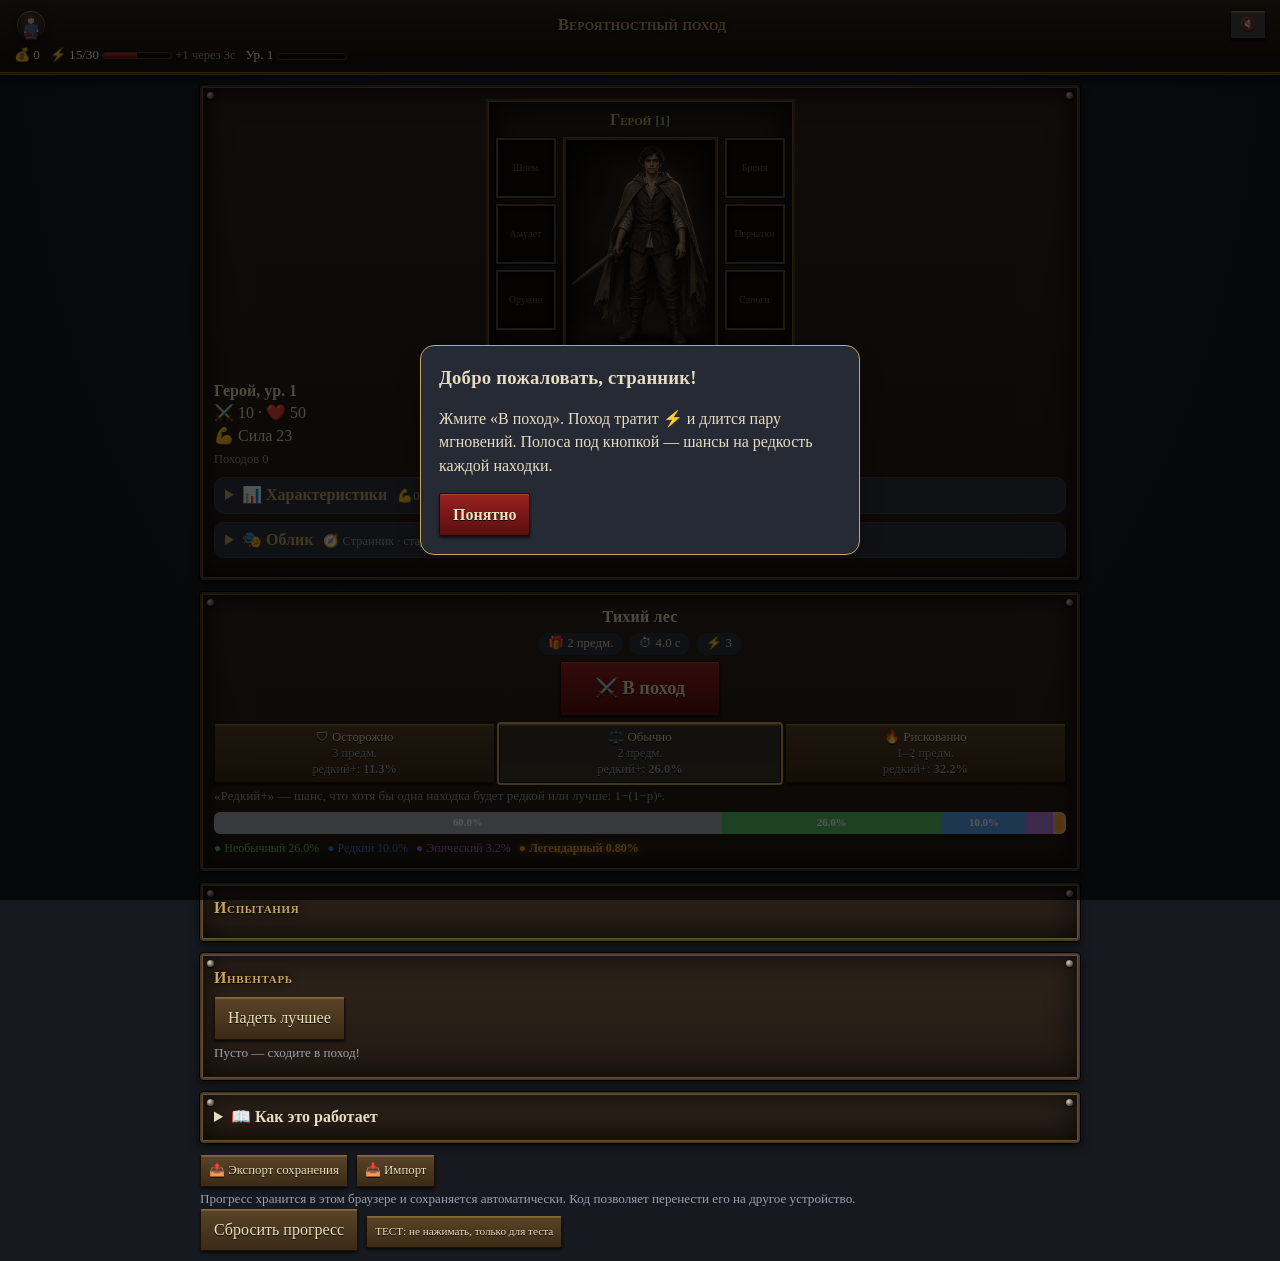
==== index.html @ 25570290 "Tip icon glyph fix" ====
<!doctype html><html lang="ru"><head><meta charset="utf-8"><meta name="viewport" content="width=device-width,initial-scale=1">
<title>Вероятностный поход</title><link rel="stylesheet" href="style.css?v=29"><link rel="stylesheet" href="hero-art.css?v=29"><link rel="stylesheet" href="theme-combats.css?v=29"></head><body class="theme-combats">
<header><h1><span id="hav"></span><span class="logo">Вероятностный поход</span><span class="hbtns"><button id="snd" class="small icon" title="Звук">🔇</button><button id="menu" class="small icon" title="Итоги, достижения, настройки" hidden>☰</button></span></h1><div id="stats"></div><nav id="tabs" hidden></nav></header>
<main>
<div id="win" class="card winc" data-tab="run" hidden>🏆 Бездна покорена! <button class="small" data-tab="stats">Перерождение →</button> <button class="small" id="winx">✕</button></div>
<section class="card" data-tab="hero"><div id="hero"></div></section>
<section class="card" id="locCard" data-tab="run" hidden><h2>Локации <span class="tip" data-tip="locs">?</span></h2><div id="locs" class="locgrid"></div></section>
<section class="card" id="runCard" data-tab="run"><div id="run"></div></section>
<section class="card" id="reportCard" data-tab="run" hidden><h2>Добыча</h2><div id="report"></div></section>
<section class="card" id="montyCard" data-ev="1" hidden><h2>🎁 Сундуки и проводник <button class="small icon tutq" data-tut="monty" title="Как играть">?</button></h2><div id="monty"></div></section>
<section class="card" id="secCard" data-ev="1" hidden><h2>🧳 Странник <button class="small icon tutq" data-tut="merchant" title="Как играть">?</button></h2><div id="sec"></div></section>
<section class="card" id="duelCard" data-ev="1" hidden><h2>🤺 Поединок <button class="small icon tutq" data-tut="duel" title="Как играть">?</button></h2><div id="duel"></div></section>
<section class="card" id="penCard" data-ev="1" hidden><h2>🪙 Монеты Чернокнижника <button class="small icon tutq" data-tut="penney" title="Как играть">?</button></h2><div id="pen"></div></section>
<section class="card" id="rbCard" data-ev="1" hidden><h2>🃏 Карты гадалки <button class="small icon tutq" data-tut="cards" title="Как играть">?</button></h2><div id="rb"></div></section>
<section class="card" id="shrineCard" data-ev="1" hidden><h2>⛩ Алтарь удачи <button class="small icon tutq" data-tut="shrine" title="Как играть">?</button></h2><div id="shrine"></div></section>
<section class="card" id="mimicCard" data-ev="1" hidden><h2>👀 Подозрительный сундук <button class="small icon tutq" data-tut="mimic" title="Как играть">?</button></h2><div id="mimic"></div></section>
<section class="card" id="chipCard" data-tab="run" hidden><h2>🎲 Фишки удачи <span id="chipinfo"></span> <span class="tip" data-tip="chips">?</span></h2><div id="chips"></div>
 <div id="evalBox" hidden><div class="row"><button id="evalb">🔮 Спросить провидца (2000 исходов)</button></div><div id="eval"></div></div></section>
<section class="card" data-tab="games"><h2>Испытания</h2><div id="gameTiles" class="tiles"></div></section>
<section class="card" id="deckCard" data-tab="games" hidden><h2>🃏 Колода событий <span class="tip" data-tip="deck">?</span></h2><div id="deck"></div></section>
<section class="card" id="guidesCard" data-tab="games" hidden><h2>🧭 Проводники <span class="tip" data-tip="variants">?</span></h2><div id="guides"></div></section>
<section class="card" id="setsCard" data-tab="stats" hidden><h2>🏺 Коллекции трофеев</h2><div id="sets"></div></section>
<section class="card" id="statsCard" data-tab="stats" hidden><h2>📈 Статистика удачи</h2><div id="stats2"></div></section>
<section class="card" data-tab="hero"><h2>Инвентарь</h2><div class="row"><button id="autoeq">Надеть лучшее</button><button id="autosell" hidden></button><button id="disAll" hidden>Продать всё, что хуже надетого</button></div><div id="eqch"></div><div id="inv"></div></section>
<section class="card" id="shopCard" data-tab="shop" hidden><h2>Лавка <span class="tip" data-tip="shop">?</span></h2><div id="shop" class="shopgrid"></div></section>
<section class="card" id="diveCard" data-tab="games" hidden><h2>🕳️ Глубокое погружение <span class="tip" data-tip="dive">?</span> <button class="small icon tutq" data-tut="dive" title="Как играть">?</button></h2><div id="dive"></div></section>
<section class="card" id="arenaCard" data-tab="games" hidden><h2>🤺 Арена</h2><div id="arena"></div></section>
<section class="card" id="penTile" data-tab="games" hidden><h2>🪙 Монеты Чернокнижника</h2><div id="penT"></div></section>
<section class="card" id="rbTile" data-tab="games" hidden><h2>🃏 Карты гадалки</h2><div id="rbT"></div></section>
<section class="card" id="kellyCard" data-tab="games" hidden><h2>🪙 Монета Келли <span class="tip" data-tip="kelly">?</span></h2><div id="kelly"></div></section>
<section class="card" id="rebirthCard" data-tab="stats" hidden><h2>🌅 Перерождение</h2><div id="rebirth"></div></section>
<section class="card" data-tab="stats"><details><summary><b>📖 Как это работает</b></summary><div id="howto"></div></details></section>
<footer data-tab="stats"><div class="row"><button id="expSave" class="small">📤 Экспорт сохранения</button><button id="impSave" class="small">📥 Импорт</button></div><textarea id="saveCode" rows="3" style="width:100%" placeholder="Код сохранения появится здесь / вставьте код для импорта" hidden></textarea><small class="hint">Прогресс хранится в этом браузере и сохраняется автоматически. Код позволяет перенести его на другое устройство.</small><br><button id="reset" class="danger">Сбросить прогресс</button></footer>
</main><div id="modal" hidden><div class="mbox"><div id="mtext"></div><button id="mok" class="big">Понятно</button></div></div>
<script src="art.js?v=29"></script><script src="hero-art.js?v=29"></script><script src="combats-art.js?v=29"></script><script src="help.js?v=29"></script><script src="logic.js?v=29"></script><script src="app.js?v=29"></script><script src="debug.js?v=29"></script></body></html>
---- style.css ----
:root{--bg:#f4f1ea;--card:#fff;--ink:#2b2d33;--mut:#7a7d85;--common:#9a9ea6;--uncommon:#3fa34d;--rare:#2f7fd8;--epic:#8e44c9;--legendary:#f08a00}
*{box-sizing:border-box}body{margin:0;font-family:system-ui,sans-serif;background:var(--bg);color:var(--ink)}
header{position:sticky;top:0;background:#2b2d33;color:#fff;padding:8px 14px;z-index:5}h1{font-size:1.05rem;margin:0 0 4px}
#stats{font-size:.82rem;display:flex;gap:10px;flex-wrap:wrap;align-items:center}
.bar{display:inline-block;width:70px;height:7px;background:#555;border-radius:4px;overflow:hidden;vertical-align:middle}.bar i{display:block;height:100%;background:#7bc47f}
.bar.e i{background:#f0c040}
main{max-width:900px;margin:auto;padding:10px}.card{background:var(--card);border-radius:12px;padding:12px;margin-bottom:12px;box-shadow:0 1px 4px #0001}
h2{font-size:1rem;margin:0 0 8px}.hint{font-size:.8rem;color:var(--mut);margin:4px 0}
.row{display:flex;gap:8px;flex-wrap:wrap;margin-top:6px;align-items:center}
button{font:inherit;border:0;border-radius:8px;padding:9px 13px;background:#e6e2d8;cursor:pointer;touch-action:manipulation;min-height:40px;color:inherit}
button:active{transform:scale(.97)}button:disabled{opacity:.4;cursor:default}button.big{background:#2f7fd8;color:#fff;font-weight:600}
button.ok{background:#3fa34d;color:#fff;font-weight:600}.danger{background:#d9534f;color:#fff}button.small{padding:4px 8px;min-height:32px;font-size:.8rem}
.herobox{display:flex;gap:12px;align-items:center;flex-wrap:wrap}.art{width:80px;height:80px}
.slots{display:grid;grid-template-columns:repeat(auto-fit,minmax(230px,1fr));gap:6px;flex:1}
.locgrid{display:grid;grid-template-columns:repeat(auto-fill,minmax(140px,1fr));gap:8px}
.loc{padding:0;overflow:hidden;text-align:left;display:flex;flex-direction:column;background:#faf9f6;border:2px solid transparent}
.loc.sel{border-color:#2f7fd8}.loc span{padding:5px 8px;font-size:.82rem}.locart{width:100%;height:56px;display:block}
.tier{display:grid;grid-template-columns:78px 1fr auto;gap:6px;align-items:center;padding:5px 0;border-bottom:1px solid #eee}
.tier .ctl{display:flex;align-items:center;gap:4px}.tier .ctl button{width:40px;padding:0}.tier .n{min-width:24px;text-align:center;font-weight:700}
.tier .m{font-size:.76rem;color:var(--mut)}
.r-common{color:var(--common)}.r-uncommon{color:var(--uncommon)}.r-rare{color:var(--rare)}.r-epic{color:var(--epic)}
.r-legendary{color:var(--legendary);text-shadow:0 0 6px #ffb34799;font-weight:700}
.item{display:flex;gap:8px;align-items:center;padding:6px 8px;margin:4px 0;border-radius:10px;border-left:5px solid var(--common);background:#faf9f6}
.item .txt{flex:1;font-size:.85rem}.item .af{font-size:.75rem;color:var(--mut)}.item .btns{display:flex;gap:4px;flex-wrap:wrap;justify-content:flex-end}
.item.legendary{border-color:var(--legendary);box-shadow:0 0 14px #f08a0066;background:linear-gradient(90deg,#fff2dc,#fff);animation:glow 2.5s ease-in-out infinite}
@keyframes glow{50%{box-shadow:0 0 22px #f08a00aa}}
.item.epic{border-color:var(--epic)}.item.rare{border-color:var(--rare)}.item.uncommon{border-color:var(--uncommon)}
.ico{width:42px;height:42px;flex:none}.ico .frame{fill:#f1f1ee;stroke:var(--common);stroke-width:2.5}
.f-uncommon .frame{stroke:var(--uncommon)}.f-rare .frame{stroke:var(--rare)}.f-epic .frame{stroke:var(--epic);fill:#f5eefb}
.f-legendary .frame{stroke:var(--legendary);fill:#fff1d6;filter:drop-shadow(0 0 3px #f08a00)}
.bad{color:#d9534f}.good{color:#3fa34d}
.shopgrid{display:grid;grid-template-columns:repeat(auto-fill,minmax(200px,1fr));gap:8px}
.shopgrid button{display:flex;gap:8px;align-items:center;text-align:left;font-size:.85rem}.shopgrid .ico{width:34px;height:34px}
table{border-collapse:collapse;width:100%;font-size:.8rem}td,th{padding:4px;border-bottom:1px solid #eee;text-align:right}td:first-child,th:first-child{text-align:left}
tr.you{background:#eef4fc;font-weight:600}
.hist{display:flex;align-items:flex-end;gap:2px;height:60px;margin:6px 0}.hist i{flex:1;background:#2f7fd8;border-radius:2px 2px 0 0;min-height:1px}
.hist i.z{background:#d9534f}
.winc{background:linear-gradient(90deg,#fff2dc,#fff);border:2px solid var(--legendary);font-weight:600}
.stage{display:flex;gap:4px;margin:6px 0}.stage i{flex:1;height:8px;border-radius:4px;background:#ddd}.stage i.d{background:#3fa34d}
@media(max-width:520px){.tier{grid-template-columns:56px 1fr}.tier .ctl{grid-column:1/3;justify-content:flex-end}.item{flex-wrap:wrap}}

#modal{position:fixed;inset:0;background:#0006;display:flex;align-items:center;justify-content:center;z-index:20;padding:16px}
#modal[hidden]{display:none}.mbox{background:#fff;border-radius:14px;padding:18px;max-width:440px;box-shadow:0 8px 30px #0003;line-height:1.45}
.mbox h3{margin:0 0 8px}.tip{cursor:pointer;color:#2f7fd8;font-weight:400}
.doors{display:flex;gap:8px;flex-wrap:wrap;justify-content:center;margin:8px 0}.door{width:74px;padding:6px;display:flex;flex-direction:column;align-items:center;gap:2px;font-size:.75rem;background:#faf6ee;border:2px solid transparent}
.door.pick{border-color:#2f7fd8}.door.empty{opacity:.45}.door.prize{border-color:var(--legendary);box-shadow:0 0 12px #f08a0088}.door .ico{width:48px;height:48px}
.delta{font-size:.75rem;font-weight:600}.simple{text-align:center;padding:14px}.simple .big{font-size:1.1rem;padding:14px 28px}
summary{cursor:pointer}#howto p{font-size:.85rem;margin:6px 0}
.chances{display:flex;height:22px;border-radius:6px;overflow:hidden;margin:6px 0;font-size:.68rem;color:#fff;font-weight:600}
.chances i{display:flex;align-items:center;justify-content:center;font-style:normal;min-width:2px;overflow:hidden;white-space:nowrap}
.c-common{background:var(--common)}.c-uncommon{background:var(--uncommon)}.c-rare{background:var(--rare)}.c-epic{background:var(--epic)}.c-legendary{background:var(--legendary);box-shadow:inset 0 0 6px #fff8}
.legend{display:flex;gap:8px;flex-wrap:wrap;font-size:.75rem}
.prog{height:14px;background:#eee;border-radius:7px;overflow:hidden;margin:8px 0}.prog i{display:block;height:100%;background:linear-gradient(90deg,#7fb3e8,#2f7fd8);transition:width .25s linear}
.runmain{text-align:center}.runmain .big{font-size:1.15rem;padding:14px 34px}
.chip{display:grid;grid-template-columns:110px 1fr auto;gap:6px;align-items:center;padding:6px 0;border-bottom:1px solid #eee}
.chip .ctl{display:flex;align-items:center;gap:4px}.chip .ctl button{width:40px;padding:0}.chip .n{min-width:22px;text-align:center;font-weight:700}.chip .m{font-size:.76rem;color:var(--mut)}
@media(max-width:520px){.chip{grid-template-columns:90px 1fr}.chip .ctl{grid-column:1/3;justify-content:flex-end}}

.item.pop{animation:pop .45s cubic-bezier(.2,1.4,.4,1) both}.item.legendary.pop{animation:pop .45s cubic-bezier(.2,1.4,.4,1) both,glow 2.5s ease-in-out .5s infinite}
@keyframes pop{from{opacity:0;transform:translateY(10px) scale(.9)}to{opacity:1;transform:none}}
.badge{display:inline-block;font-size:.65rem;font-weight:700;padding:1px 6px;border-radius:9px;background:#2f7fd8;color:#fff;vertical-align:middle}
.badge.better{background:#3fa34d}
.ico .shine{fill:#fff;opacity:.55;animation:shine 3s ease-in-out infinite}@keyframes shine{0%,60%{transform:skewX(-20deg) translateX(0)}100%{transform:skewX(-20deg) translateX(80px)}}
.trophy{display:inline-block;width:24px;height:24px;line-height:24px;text-align:center;border-radius:50%;background:#eee;color:#aaa;margin:3px 3px 0 0;font-size:.75rem}
.trophy.got{background:#e7c86a;color:#5a4410;font-weight:700;box-shadow:0 0 6px #e7c86a}
#report .item:first-child{margin-top:0}
@media(max-width:520px){.chip{grid-template-columns:1fr auto}.chip .m{grid-column:1/3;grid-row:2}.chip .ctl{grid-column:2;grid-row:1}}

#tabs{display:flex;gap:4px;padding:6px 0 0;max-width:900px;margin:auto}
#tabs[hidden]{display:none}#tabs button{flex:1;min-width:0;padding:6px 2px;min-height:34px;font-size:.78rem;white-space:nowrap;overflow:hidden;background:#44464d;color:#ddd;position:relative}#tabs button.sel{background:#f4f1ea;color:#2b2d33;font-weight:600}
#tabs .dot{position:absolute;top:4px;right:6px;width:8px;height:8px;border-radius:50%;background:#3fa34d}
body.tabs [data-tab].off{display:none!important}
h1 #snd{float:right;min-height:28px;padding:2px 8px;background:#444;color:#fff}
.slider{width:100%}.kv{display:grid;grid-template-columns:1fr auto;gap:2px 10px;font-size:.85rem}
.perks{display:grid;grid-template-columns:repeat(auto-fill,minmax(200px,1fr));gap:8px}

.pills{display:flex;gap:6px;justify-content:center;margin:4px 0 6px;flex-wrap:wrap}.pills span{background:#f1efe8;border-radius:12px;padding:2px 10px;font-size:.8rem}
.warn{background:#fdecea;color:#a33;border-radius:8px;padding:6px 8px;font-size:.8rem;margin:6px 0}

.prog{position:relative;overflow:visible;height:14px}.prog i{border-radius:7px}#walker{position:absolute;top:-12px;left:-10px;font-size:20px;transition:left .25s linear;transform:scaleX(-1)}
.walking .art{animation:bob .6s ease-in-out infinite}@keyframes bob{50%{transform:translateY(-3px)}}
.pulse{animation:pulse 2s ease-in-out infinite;transform-origin:60px 38px}@keyframes pulse{50%{opacity:.4;transform:scale(1.4)}}
.loc:not(:disabled):hover .locart{filter:brightness(1.05)}.loc .locart{transition:filter .2s}
.nudge{background:#3fa34d!important;color:#fff;animation:nudge 1.4s ease-in-out infinite}@keyframes nudge{50%{box-shadow:0 0 0 6px #3fa34d33}}

.daily{background:#f0c04033;color:#ffe9a8;border-radius:10px;padding:1px 8px;font-size:.75rem}
.toast{position:fixed;left:50%;bottom:20px;transform:translateX(-50%);background:#2b2d33;color:#fff;padding:10px 16px;border-radius:12px;z-index:30;box-shadow:0 6px 20px #0004;animation:pop .4s both;font-size:.9rem}
.achs{display:flex;flex-wrap:wrap;gap:6px}.achs span{font-size:.75rem;background:#f1efe8;border-radius:10px;padding:3px 8px;color:#999}.achs span.got{background:#fff2dc;color:#7a4b00;font-weight:600}
button.t2{border:2px solid var(--epic);background:#f5eefb}

.confetti{position:fixed;top:-10px;width:8px;height:12px;border-radius:2px;z-index:40;pointer-events:none;animation:fall 1.6s ease-in forwards}
@keyframes fall{to{transform:translate(var(--dx),105vh) rotate(540deg);opacity:.8}}
body.shake main{animation:shake .4s}@keyframes shake{20%{transform:translateX(-4px)}40%{transform:translateX(4px)}60%{transform:translateX(-3px)}80%{transform:translateX(2px)}}
@media (prefers-reduced-motion: reduce){*{animation:none!important;transition:none!important}}
body{font-size:16px;line-height:1.35}.hint{font-size:.82rem}small{font-size:.78rem}

h2.coll{cursor:pointer;user-select:none}h2.coll::after{content:'▾';float:right;color:#aaa;transition:transform .2s}
section.collapsed>:not(h2){display:none!important}section.collapsed h2.coll::after{transform:rotate(-90deg)}section.collapsed h2{margin:0}
.divesvg{width:100%;max-height:110px;background:linear-gradient(#eef4fc,#dfe9f6 70%,#fff0dc);border-radius:10px;margin-bottom:6px}

.locgrid{grid-template-columns:repeat(auto-fill,minmax(108px,1fr));gap:6px}.locart{height:42px}.loc span{padding:4px 6px;font-size:.75rem}
.winc{padding:8px 12px;display:flex;align-items:center;gap:8px;flex-wrap:wrap}

.tag{display:inline-block;border-radius:8px;padding:0 6px;font-size:.72rem;background:#eee;color:#444}.t-fire{background:#ffe2d1;color:#b0441a}.t-ice{background:#dcefff;color:#1f5e99}
.t-luck{background:#dff5df;color:#2d7a35}.t-shadow{background:#e4e0ee;color:#4a3f66}.t-crit{background:#fff3cc;color:#8a6500}
.badge.syn{background:#8e44c9}.syn{margin-top:8px;padding:8px;background:#faf7ff;border-radius:10px;font-size:.85rem}.synrow{margin-top:4px;color:#777}.synrow.on{color:#2b2d33}.synrow.on b{color:#8e44c9}
.r-set{color:#3fdc6a;font-weight:700}
.item.setitem{border-color:#2fa84f;box-shadow:0 0 0 1px #2fa84f inset,0 0 8px rgba(63,220,106,.35)}
.item.empty{opacity:.55;border-style:dashed;min-height:34px}
.gsets{margin-top:8px}.gset{border:1px solid #9cc9a8;border-radius:8px;padding:6px 8px;margin:6px 0;background:rgba(40,90,55,.12)}
.gset.on{border-color:#3fdc6a}.gset .act{color:#3fdc6a;font-weight:600}.gset div{font-size:.85rem}
.pcs{display:flex;flex-wrap:wrap;gap:4px;margin:4px 0}.pc{font-size:.72rem;padding:1px 5px;border-radius:5px;background:#e6e6e6;color:#666}
.pc.bag{background:#cfe9d6;color:#1d5c2e}.pc.on{opacity:1;background:#2fa84f;color:#fff}
.eqchoice{border:1px solid #3fdc6a;border-radius:8px;padding:8px;margin:6px 0;background:rgba(40,90,55,.18)}
[hidden]{display:none!important}
.stance{display:flex;gap:4px;margin:8px 0 2px}.stance button{flex:1;line-height:1.25;padding:5px 3px;font-size:.78rem}.stance button.sel{outline:2px solid #2e7bd6;background:#e3eefb}
.lootmini{margin-top:10px;border-top:1px dashed #ccc;padding-top:6px}
#reportCard.compact #report > .item,#reportCard.compact #report .row:has(#autoeq2){display:none}
.dgoal{background:#eef5ff;border-radius:8px;padding:6px 8px;margin-bottom:6px;font-size:.88rem}
.dwrap{display:flex;gap:8px}.dbar{flex:0 0 50%;display:flex;flex-direction:column;gap:1px}.dside{flex:1;min-width:0;font-size:.85rem}.dside .kv{grid-template-columns:auto auto;gap:2px 6px}
.dcell{position:relative;display:flex;justify-content:space-between;align-items:center;gap:4px;padding:2px 6px;font-size:.7rem;border-radius:4px;background:linear-gradient(90deg,#dfe9f3,#c9d6e6);color:#334}
.dcell:nth-child(n+5){background:linear-gradient(90deg,#c3d0e2,#a9b9d1)}.dcell:nth-child(n+8){background:linear-gradient(90deg,#9aa8c4,#7f8fb0);color:#fff}
.dcell.top{background:#f6d7d5;color:#a33}.dcell.bot{background:#f3c96b;color:#523;font-weight:700}.dcell.got{box-shadow:inset 3px 0 #3fbf5f}
.dcell.here{outline:2px solid #2e7bd6;font-weight:700}.dcell i{font-style:normal}.dcell em{font-style:normal;opacity:.8}.dcell b{position:absolute;left:-2px;top:-3px;font-size:.9rem}
.dpol{display:flex;gap:4px;margin-top:6px}.dpol button{flex:1;padding:6px 3px;font-size:.8rem;line-height:1.25}.dpol button.sel{outline:2px solid #2e7bd6}
.evbox{border:1px solid #e3d6c0;border-radius:8px;padding:6px 8px;margin:6px 0;background:#fffaf2;font-size:.88rem}
.evbox>div{display:flex;justify-content:space-between;gap:8px;flex-wrap:wrap}.evbox small{display:block;margin-top:4px;color:#666}
.qbar{margin:8px 0;border:1px solid #e0d8c8;border-radius:8px;padding:4px 8px;background:#fffdf8}.qbar summary{cursor:pointer;font-weight:600;font-size:.9rem}
.qb{display:flex;align-items:center;gap:6px;padding:4px 0;border-bottom:1px dashed #eee;font-size:.82rem}.qb>span:nth-child(2){flex:1;min-width:0}.qb.on{background:#eef7ee}
.qb button.sel{outline:2px solid #3fbf5f}.qbuy{display:flex;gap:3px}.qb select{font-size:.8rem;max-width:120px}
/* ===== Theme v2: deep slate + warm gold, calm fantasy ===== */
:root{--bg:#1b1f27;--card:#252a34;--card2:#2d3340;--ink:#e9e4d8;--mut:#9aa0ab;--gold:#d8b25a;--line:#3a4150;--common:#a9adb5;--uncommon:#5cc46a;--rare:#5aa2f0;--epic:#b77be6;--legendary:#f2a03a}
body{background:radial-gradient(ellipse at top,#262c38,#16191f 70%) fixed;color:var(--ink);font-family:system-ui,-apple-system,"Segoe UI",sans-serif;line-height:1.4}
h1,h2,h3,.logo,.runmain b{font-family:Georgia,"Palatino Linotype","Book Antiqua",serif;letter-spacing:.2px}
header{background:#12151b;border-bottom:1px solid var(--line)}
h1{display:flex;justify-content:space-between;align-items:center;color:var(--gold);font-weight:600}.hbtns{display:flex;gap:6px}
button.icon{background:transparent;border:1px solid var(--line);color:var(--ink);min-width:36px}button.icon.sel{border-color:var(--gold);color:var(--gold)}
.card{background:var(--card);border:1px solid var(--line);box-shadow:0 2px 10px #0004;border-radius:14px}
h2{color:var(--gold);font-weight:600}.hint,small{color:var(--mut)}
button{background:var(--card2);color:var(--ink);border:1px solid var(--line)}
button.big{background:linear-gradient(#e2bd66,#b98f35);color:#1b1f27;border:0;font-weight:700;box-shadow:0 2px 8px #d8b25a33}
button.ok{background:#3c7d4a;color:#fff;border:0}.danger,button.danger{background:#7a3434;color:#fff;border:0}
button.sel,.stance button.sel,.dpol button.sel{outline:2px solid var(--gold);background:#3a3527}
.item,.loc,.qbar,.evbox,.gset,.eqchoice,.lootmini,.dgoal,.synrow{background:var(--card2)!important;color:var(--ink);border-color:var(--line)}
.item.legendary{background:linear-gradient(90deg,#3d3020,var(--card2))!important}
.item.setitem{border-color:#3fbf5f}
.ico .frame{fill:#1f232b}.f-epic .frame{fill:#2b2238}.f-legendary .frame{fill:#3a2d18}
.winc{background:linear-gradient(90deg,#3a2f1b,var(--card))!important;color:var(--ink)}
.tier,.qb{border-color:var(--line)}.pc{background:#333a47;color:#aab}.pc.bag{background:#28432f;color:#bfe8c8}.pc.on{background:#2f8a4a;color:#fff}
.gset{border-color:#2f5a3c}.gset.on{border-color:#3fdc6a}
table{border-collapse:collapse}td,th{border-color:var(--line)!important}tr.you{background:#3a3527!important}
.mbox{background:var(--card);color:var(--ink);border:1px solid var(--gold)}#modal{background:#000a}
.bar{background:#3a4150}.pills span{background:var(--card2)!important;color:var(--ink)}
.dcell{color:#dfe6f0}.dcell.top{background:#5a2b2b;color:#f3c9c9}.dcell.bot{background:#6b5321;color:#ffe6a8}
.toast{background:#2d3340;color:var(--ink);border:1px solid var(--gold)}
/* tabs: bottom nav on mobile */
#tabs{display:flex;gap:4px}#tabs button{background:transparent;border:0;color:var(--mut);display:flex;flex-direction:column;align-items:center;gap:1px;font-size:.72rem;padding:4px 2px}
#tabs button i{font-style:normal;font-size:1.15rem}#tabs button.sel{color:var(--gold);background:#2a2e38}
@media (max-width:700px){#tabs{position:fixed;left:0;right:0;bottom:0;z-index:20;background:#12151bf2;border-top:1px solid var(--line);padding:4px 6px calc(4px + env(safe-area-inset-bottom))}body.tabs main{padding-bottom:80px}}
.tiles{display:grid;grid-template-columns:repeat(auto-fit,minmax(90px,1fr));gap:8px}.tile{display:flex;flex-direction:column;align-items:center;gap:2px;padding:10px 4px}.tile i{font-style:normal;font-size:1.6rem}
/* event overlays */
[data-ev]:not([hidden]){position:fixed;z-index:30;left:50%;top:50%;transform:translate(-50%,-50%);width:min(94vw,520px);max-height:88vh;overflow:auto;border-color:var(--gold);box-shadow:0 0 0 100vmax #000a}
.off{display:none!important}
.route{margin:8px 0}.routeline{display:flex;align-items:center;gap:0;font-size:1rem;overflow-x:auto;padding:4px 0}
.routeline .link{flex:1;min-width:10px;height:2px;background:repeating-linear-gradient(90deg,var(--gold) 0 4px,transparent 4px 8px);opacity:.6}
.node{min-width:34px;height:34px;border-radius:50%;display:flex;align-items:center;justify-content:center;background:var(--card2);border:1px solid var(--line);font-size:.85rem;padding:0 4px}
.node.done{border-color:#3c7d4a;background:#22352a}.node.next{border:2px solid var(--gold);box-shadow:0 0 8px #d8b25a55}
.nodes{display:grid;grid-template-columns:1fr 1fr;gap:6px}.nodebtn{display:flex;flex-direction:column;align-items:flex-start;text-align:left;gap:2px}.nodebtn small{color:#3b2f14;font-weight:400}
html{background:#16191f}.stance button small{display:block}.stance button{font-size:.8rem}
.door span{color:#3a2f1b;font-weight:600}
.locgrid{display:block}.wmap{position:relative;height:170px;border-radius:12px;background:radial-gradient(circle at 20% 70%,#2f4a35,transparent 40%),radial-gradient(circle at 60% 30%,#3a3446,transparent 40%),radial-gradient(circle at 90% 20%,#4a2f2f,transparent 35%),#1f242d;border:1px solid var(--line);overflow:hidden}
.wmap svg{position:absolute;inset:0;width:100%;height:100%}
.pin{position:absolute;transform:translate(-50%,-50%);background:transparent;border:0;padding:0;min-height:0;display:flex;flex-direction:column;align-items:center;gap:2px;color:var(--ink)}
.pin i{font-style:normal;width:30px;height:30px;border-radius:50%;display:flex;align-items:center;justify-content:center;background:var(--card2);border:2px solid var(--line);font-size:.8rem;font-weight:700}
.pin span{font-size:.62rem;white-space:nowrap;text-shadow:0 1px 2px #000}.pin.done i{border-color:#3c7d4a;color:#8fd19c}.pin.sel i{border-color:var(--gold);box-shadow:0 0 10px #d8b25a88;color:var(--gold)}.pin.lock{opacity:.55}
.pin:disabled{opacity:.5}.pin.sel:disabled{opacity:1}
.tier{grid-template-columns:minmax(78px,max-content) 1fr auto}.tier b{white-space:nowrap}
@media(min-width:521px){.chip{grid-template-columns:minmax(110px,max-content) 1fr auto}}.chip{border-color:var(--line)}
.dpol button.big small,.nodebtn small{color:#3b2f14}.dpol button.sel small{color:var(--ink)}
details.fold{background:var(--card2);border:1px solid var(--line);border-radius:10px;padding:6px 10px;margin:8px 0}details.fold>summary{cursor:pointer;font-weight:600;color:var(--gold)}details.fold>summary small{font-weight:400;margin-left:6px}
.slots .item .af{display:none}.slots{grid-template-columns:repeat(auto-fit,minmax(170px,1fr))}
.chip .m{font-size:.74rem}
.prog{margin-right:14px}.slots .item .txt{min-width:0;overflow:hidden}.slots .item .txt b{display:block;white-space:nowrap;overflow:hidden;text-overflow:ellipsis}
.abyss{margin-top:8px;padding:8px 10px;border:1px solid #5a3d8a;border-radius:10px;background:linear-gradient(135deg,rgba(90,40,140,.25),rgba(20,10,40,.3))}
.nodebtn[data-boss]{border-color:#b33;background:linear-gradient(180deg,#3a1414,#1c0b0b)}
.avwrap{width:120px;height:120px;flex:none}.avwrap svg{width:100%;height:100%;filter:drop-shadow(0 4px 10px #0008)}
.avatar.t4,.avatar.t5,.avatar.t6,.avatar.t7{filter:drop-shadow(0 0 10px rgba(255,170,40,.45))}
.skins{display:grid;grid-template-columns:repeat(auto-fill,minmax(92px,1fr));gap:8px;margin:8px 0}
.skin{display:flex;flex-direction:column;align-items:center;gap:2px;padding:6px}.skin svg{width:56px;height:56px}.skin small{font-size:.7rem;opacity:.8;text-align:center}
.skin:disabled svg{filter:grayscale(1) brightness(.5)}
.ico.t4,.ico.t5,.ico.t6,.ico.t7{filter:drop-shadow(0 0 4px rgba(255,180,60,.5))}
#hav{display:inline-flex;vertical-align:middle;margin-right:6px}#hav svg{width:34px;height:34px}
.avwrap{width:120px;height:120px}
.skic{font-size:30px;line-height:1}
.goal{margin:0 0 6px;font-weight:600}
.duelhp{display:grid;grid-template-columns:1fr 1fr;gap:10px;margin:6px 0}.duelhp .bar{height:8px}
.dz{display:grid;grid-template-columns:1fr 1fr;gap:10px}.dz>div{display:flex;flex-direction:column;gap:4px}
.dl{font-size:.8rem;opacity:.85}.attr{display:flex;justify-content:space-between;align-items:center;gap:8px;padding:4px 0;border-bottom:1px solid var(--line)}
.bossh{display:flex;gap:10px;align-items:center;margin-bottom:6px;padding:8px;border:1px solid #7a2020;border-radius:10px;background:linear-gradient(135deg,#2a0d0d,#140808)}.bossh img{width:72px;height:72px;object-fit:cover;border-radius:8px}.bossh i{opacity:.8;font-size:.85rem}
#tut{position:fixed;inset:0;z-index:60;background:rgba(5,6,10,.6);display:flex;align-items:center;justify-content:center;padding:16px}
.tutbox{max-width:420px;background:var(--card,#1d2129);border:1px solid var(--gold,#c9a24a);border-radius:14px;padding:16px;box-shadow:0 10px 40px #000a}
.tutbox h3{margin:0 0 8px}.tutdots{display:flex;gap:6px;margin:10px 0}.tutdots i{width:8px;height:8px;border-radius:50%;background:#555}.tutdots i.on{background:var(--gold,#c9a24a)}
.tutq{margin-left:6px;width:24px;height:24px;padding:0;border-radius:50%}
.duelp{display:flex;align-items:center;justify-content:center;gap:12px;margin-bottom:6px}.duelp b{font-size:1.3rem;color:var(--gold,#c9a24a)}
.skins{grid-template-columns:repeat(auto-fill,minmax(84px,1fr))}.skin .ha-port{display:block}
.herobox{flex-direction:column;align-items:stretch}.herobox .cb-doll{margin:0 auto;max-width:100%}.herobox>.slots,.slots{width:100%}
.slots .item .txt b{white-space:normal}
.slots{grid-template-columns:repeat(auto-fill,minmax(280px,1fr))!important}.slots .item .txt{flex:1;min-width:110px}
.theme-combats .item small,.theme-combats .item .af{color:#4a3520}
.flips{display:flex;flex-wrap:wrap;gap:3px;margin:6px 0;font-weight:700}.flips span{padding:2px 5px;border:1px solid var(--line);border-radius:4px}.seq{letter-spacing:.1em}.red{color:#e05555}
.evwait{display:none!important}
.theme-combats .item .txt{color:#2a1c10}.theme-combats .item small,.theme-combats .item .hint{color:#4a3520!important}
.theme-combats .item.guide .txt b{color:#3a1c08}
.tip{display:inline-flex;align-items:center;justify-content:center;width:18px;height:18px;border-radius:50%;border:1px solid currentColor;font-size:.7rem;font-family:sans-serif;opacity:.8;cursor:help;vertical-align:middle}
---- hero-art.css ----
.ha-icon,.ha-avatar{overflow:visible;display:inline-block;vertical-align:middle}
.ha-icon{border-radius:10px;transition:transform .15s}
.ha-icon:hover{transform:scale(1.08) rotate(-2deg)}
.ha-r3{filter:drop-shadow(0 0 4px #b052ff88)}
.ha-r4{filter:drop-shadow(0 0 6px #ffb030aa)}
.ha-over{filter:drop-shadow(0 0 8px #ff3d1fcc) drop-shadow(0 0 2px #fff6);animation:ha-throb 1.6s ease-in-out infinite}
.ha-shine{animation:ha-shine 2.8s ease-in-out infinite}
.ha-pulse{animation:ha-pulse 1.8s ease-in-out infinite;transform-box:fill-box;transform-origin:center}
.ha-spin{animation:ha-spin 14s linear infinite;transform-box:fill-box;transform-origin:center}
.ha-pt{animation:ha-up 2.4s ease-in infinite}
.ha-avatar{filter:drop-shadow(0 4px 8px #0008)}
.ha-avatar.ha-pt5,.ha-avatar.ha-pt6{filter:drop-shadow(0 0 10px #8a2affcc)}
@keyframes ha-shine{0%,55%{transform:rotate(25deg) translateX(0)}100%{transform:rotate(25deg) translateX(110px)}}
@keyframes ha-pulse{0%,100%{opacity:.25;transform:scale(.92)}50%{opacity:.6;transform:scale(1.06)}}
@keyframes ha-spin{to{transform:rotate(360deg)}}
@keyframes ha-up{0%{transform:translateY(0);opacity:0}20%{opacity:1}100%{transform:translateY(-48px);opacity:0}}
@keyframes ha-throb{50%{transform:scale(1.04)}}
@media (prefers-reduced-motion:reduce){.ha-icon *,.ha-avatar *,.ha-over{animation:none!important}}
/* v2 raster art */
.ha-port{display:inline-block;position:relative;overflow:hidden;border:2px solid #4a3a28;box-shadow:inset 0 0 0 1px #000,0 0 0 1px #6a5232,0 4px 12px #000a;background:#0c0a08;vertical-align:middle}
.ha-port img{width:100%;height:100%;object-fit:cover;display:block}
.ha-port::after{content:"";position:absolute;inset:0;box-shadow:inset 0 0 24px 6px #000c;pointer-events:none}
.ha-port.ha-pt4,.ha-port.ha-pt5,.ha-port.ha-pt6{border-color:#7a2aff;box-shadow:0 0 14px #8a2affaa,0 0 0 1px #000}
.ha-it{display:inline-block;position:relative;vertical-align:middle;background:#0c0a08;border:2px solid #5a5248;box-shadow:inset 0 0 0 1px #000;box-sizing:border-box}
.ha-it img{width:100%;height:100%;display:block;object-fit:cover}
.ha-it.q1{border-color:#4a9a50}.ha-it.q2{border-color:#3a78d0}
.ha-it.q3{border-color:#9a50d8;box-shadow:0 0 6px #9a50d8}.ha-it.q4{border-color:#e0a030;box-shadow:0 0 8px #e0a030}
.ha-it.set{border-color:#3fe07a;box-shadow:0 0 8px #3fe07a}
.ha-it.q4::after{content:"";position:absolute;inset:0;background:linear-gradient(115deg,transparent 40%,#fff5 50%,transparent 60%) -150% 0/250% 100% no-repeat;animation:ha-sweep 3s infinite}
.ha-it.over{border-color:#ff3a1f;animation:ha-burn 1.4s ease-in-out infinite}
.ha-it.o3,.ha-it.o4,.ha-it.o5{filter:saturate(1.4) contrast(1.1)}
.ha-it b{position:absolute;top:1px;right:3px;font:700 11px Georgia,serif;color:#fff;text-shadow:0 0 2px #000,0 0 2px #000}
.ha-it i{position:absolute;bottom:0;left:0;right:0;text-align:center;font:normal 9px sans-serif;color:#ffd24a;text-shadow:0 0 3px #000}
@keyframes ha-sweep{0%,60%{background-position:-150% 0}100%{background-position:150% 0}}
@keyframes ha-burn{50%{box-shadow:0 0 16px #ff5a1f,0 0 4px #ffb03a}}
---- theme-combats.css ----
/* theme-combats.css — dark medieval restyle. Activate with <body class="theme-combats">. Pure CSS textures (no images needed). */
body.theme-combats{min-height:100vh}
.theme-combats{--gold:#c9a45a;--gold2:#8a6a2e;--ink:#e8dcc0;--parch:#d9c7a0;--blood:#8a1c1c;
 color:var(--ink);font-family:"Palatino Linotype",Palatino,"Book Antiqua",Georgia,serif;
 background:#1a1410 radial-gradient(ellipse at 50% 0,#3a2a1c 0,transparent 60%),repeating-linear-gradient(45deg,#1c1612 0 3px,#201913 3px 6px)}
.theme-combats header{background:linear-gradient(#2b2119,#17110c);border-bottom:3px double var(--gold2);box-shadow:0 4px 12px #000a}
.theme-combats h1,.theme-combats h2{font-family:inherit;color:var(--gold);text-shadow:0 1px 0 #000,0 0 8px #000;letter-spacing:.04em;font-variant:small-caps}
.theme-combats .card,.theme-combats .cb-panel{position:relative;background:linear-gradient(#2e241b,#221a13),#2a2018;
 border:2px solid #4a3a28;outline:1px solid #000;box-shadow:inset 0 0 0 1px #6a5232,inset 0 0 30px #000c,0 3px 10px #000b;border-radius:3px;color:var(--ink)}
.theme-combats .card::before,.theme-combats .card::after{content:"";position:absolute;top:5px;width:7px;height:7px;border-radius:50%;
 background:radial-gradient(circle at 35% 35%,#d8d0c0,#6a6258 55%,#2a2622);box-shadow:0 1px 1px #000}
.theme-combats .card::before{left:5px}.theme-combats .card::after{right:5px}
.theme-combats .item,.theme-combats .parch{background:linear-gradient(#e2d2ae,#cbb68a);color:#2a1c10;border:1px solid #6a5232;box-shadow:inset 0 0 14px #8a6a3a88,0 1px 2px #000}
.theme-combats .item small,.theme-combats .item .af{color:#4a3622}
.theme-combats button{font-family:inherit;color:#f0e2bc;background:linear-gradient(#5a4428,#3a2a16);border:1px solid #1a1008;border-top-color:#8a6a3a;
 box-shadow:inset 0 1px 0 #a8844a66,0 2px 3px #000a;text-shadow:0 1px 0 #000;border-radius:2px}
.theme-combats button:hover:not(:disabled){background:linear-gradient(#6e542f,#46321a);color:#fff3cf}
.theme-combats button.big,.theme-combats .cb-btn{background:linear-gradient(#9a2222,#5a0e0e);border-color:#2a0505;font-weight:700}
.theme-combats .bar{background:#0e0a07;border:1px solid #4a3a28}.theme-combats .bar i{background:linear-gradient(#c43a2a,#6a1010)}
.theme-combats #tabs button{border-radius:3px 3px 0 0}
.theme-combats .r-legendary{color:#e8a030}.theme-combats .r-epic{color:#a860e0}.theme-combats .r-rare{color:#3a78d0}
/* paper doll */
.cb-doll{display:grid;grid-template-columns:auto 1fr auto;grid-template-rows:auto 1fr;gap:6px 8px;align-items:start;padding:8px;
 background:linear-gradient(#2a2018,#18120d);border:2px solid #4a3a28;box-shadow:inset 0 0 0 1px #6a5232,inset 0 0 40px #000;font-family:Georgia,serif;color:#e8dcc0}
.cb-name{grid-column:1/-1;text-align:center;color:#c9a45a;font-variant:small-caps;font-weight:700}
.cb-col{display:flex;flex-direction:column;gap:6px}
.cb-slot{width:60px;height:60px;display:grid;place-items:center;position:relative;background:#0e0a07;
 border:2px solid #5a4a36;box-shadow:inset 0 0 10px #000,0 0 0 1px #000}
.cb-slot.empty span{font-size:10px;color:#6a5a44;text-align:center}
.cb-slot.q1{border-color:#4a9a50}.cb-slot.q2{border-color:#3a78d0}.cb-slot.q3{border-color:#9a50d8;box-shadow:inset 0 0 10px #000,0 0 6px #9a50d8}
.cb-slot.q4{border-color:#e0a030;box-shadow:inset 0 0 10px #000,0 0 8px #e0a030}.cb-slot.set{border-color:#3fe07a}
.cb-slot.over{border-color:#ff3a1f;animation:cb-burn 1.4s ease-in-out infinite}
.cb-stars{position:absolute;bottom:-2px;left:0;right:0;text-align:center;font-style:normal;font-size:9px;color:#ffd24a;text-shadow:0 0 3px #000}
.cb-img{position:relative;display:inline-block}.cb-img>img{display:block;max-width:100%}.cb-img>img+*{display:none}
.cb-center{display:flex;flex-direction:column;align-items:center;gap:4px}
.cb-rank{font-size:12px;color:#c9a45a;letter-spacing:.08em}
.cb-hp{width:100%;max-width:220px;height:8px;background:#0a0605;border:1px solid #5a4a36}.cb-hp i{display:block;height:100%;background:linear-gradient(#d23a2a,#6a0e0e)}
.cb-foe>img{transform:scaleX(-1)}
.cb-enemy{grid-template-columns:1fr}
.cb-duel{display:grid;grid-template-columns:1fr auto 1fr;gap:10px;align-items:center}
.cb-mid{display:flex;flex-direction:column;gap:8px;align-items:stretch;min-width:120px}
.cb-vs{text-align:center;font:900 34px Georgia,serif;color:#b0201a;text-shadow:0 0 10px #f40,0 2px 0 #000}
.cb-zones{background:linear-gradient(#e2d2ae,#c8b286);color:#2a1c10;border:1px solid #6a5232;padding:6px 8px;display:flex;flex-direction:column;font-size:13px}
.cb-zones b{color:#6a1010;font-variant:small-caps}
@keyframes cb-burn{50%{box-shadow:inset 0 0 10px #000,0 0 14px #ff5a1f}}
@media(max-width:620px){.cb-duel{grid-template-columns:1fr}.cb-slot{width:48px;height:48px}}
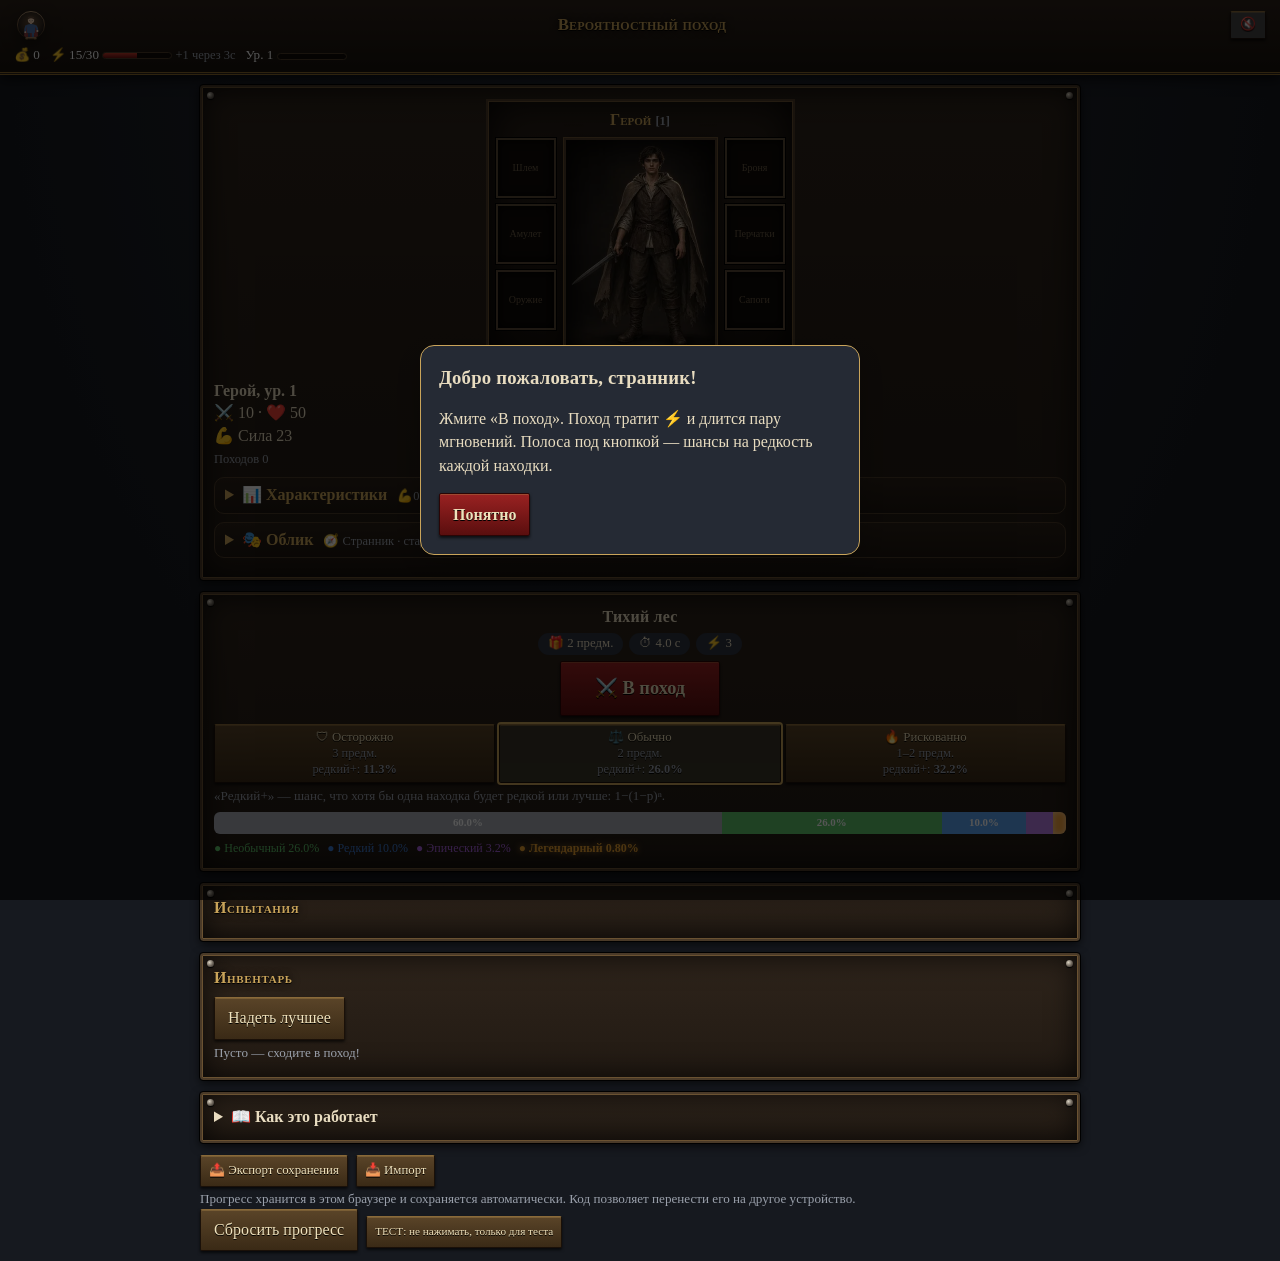
==== commit 8843f289: "Kelly tutorial; tutorials only for visible cards" ====
--- a/index.html
+++ b/index.html
@@ -27,7 +27,7 @@
 <section class="card" id="arenaCard" data-tab="games" hidden><h2>🤺 Арена</h2><div id="arena"></div></section>
 <section class="card" id="penTile" data-tab="games" hidden><h2>🪙 Монеты Чернокнижника</h2><div id="penT"></div></section>
 <section class="card" id="rbTile" data-tab="games" hidden><h2>🃏 Карты гадалки</h2><div id="rbT"></div></section>
-<section class="card" id="kellyCard" data-tab="games" hidden><h2>🪙 Монета Келли <span class="tip" data-tip="kelly">?</span></h2><div id="kelly"></div></section>
+<section class="card" id="kellyCard" data-tab="games" hidden><h2>🪙 Монета Келли <span class="tip" data-tip="kelly">?</span> <button class="small icon tutq" data-tut="kelly" title="Как играть">?</button></h2><div id="kelly"></div></section>
 <section class="card" id="rebirthCard" data-tab="stats" hidden><h2>🌅 Перерождение</h2><div id="rebirth"></div></section>
 <section class="card" data-tab="stats"><details><summary><b>📖 Как это работает</b></summary><div id="howto"></div></details></section>
 <footer data-tab="stats"><div class="row"><button id="expSave" class="small">📤 Экспорт сохранения</button><button id="impSave" class="small">📥 Импорт</button></div><textarea id="saveCode" rows="3" style="width:100%" placeholder="Код сохранения появится здесь / вставьте код для импорта" hidden></textarea><small class="hint">Прогресс хранится в этом браузере и сохраняется автоматически. Код позволяет перенести его на другое устройство.</small><br><button id="reset" class="danger">Сбросить прогресс</button></footer>
--- a/style.css
+++ b/style.css
@@ -212,3 +212,7 @@
 .theme-combats .item .txt{color:#2a1c10}.theme-combats .item small,.theme-combats .item .hint{color:#4a3520!important}
 .theme-combats .item.guide .txt b{color:#3a1c08}
 .tip{display:inline-flex;align-items:center;justify-content:center;width:18px;height:18px;border-radius:50%;border:1px solid currentColor;font-size:.7rem;font-family:sans-serif;opacity:.8;cursor:help;vertical-align:middle}
+.theme-combats .item{background:linear-gradient(#e2d2ae,#cbb68a)!important;color:#2a1c10}
+.theme-combats .item .r-common{color:#3a3a3a}.theme-combats .item .r-uncommon{color:#1f6b2a}.theme-combats .item .r-rare{color:#1d4f9a}.theme-combats .item .r-epic{color:#6a2a9a}.theme-combats .item .r-legendary{color:#a04a00}.theme-combats .item .r-set{color:#0f7a3a}
+.theme-combats details.fold,.theme-combats .lootmini,.theme-combats .qbar,.theme-combats .gset,.theme-combats .evbox,.theme-combats .tutbox{background:linear-gradient(#2a2017,#1d1610)!important;border-color:#4a3a28!important}
+.theme-combats .tutbox{border-color:var(--gold)!important}
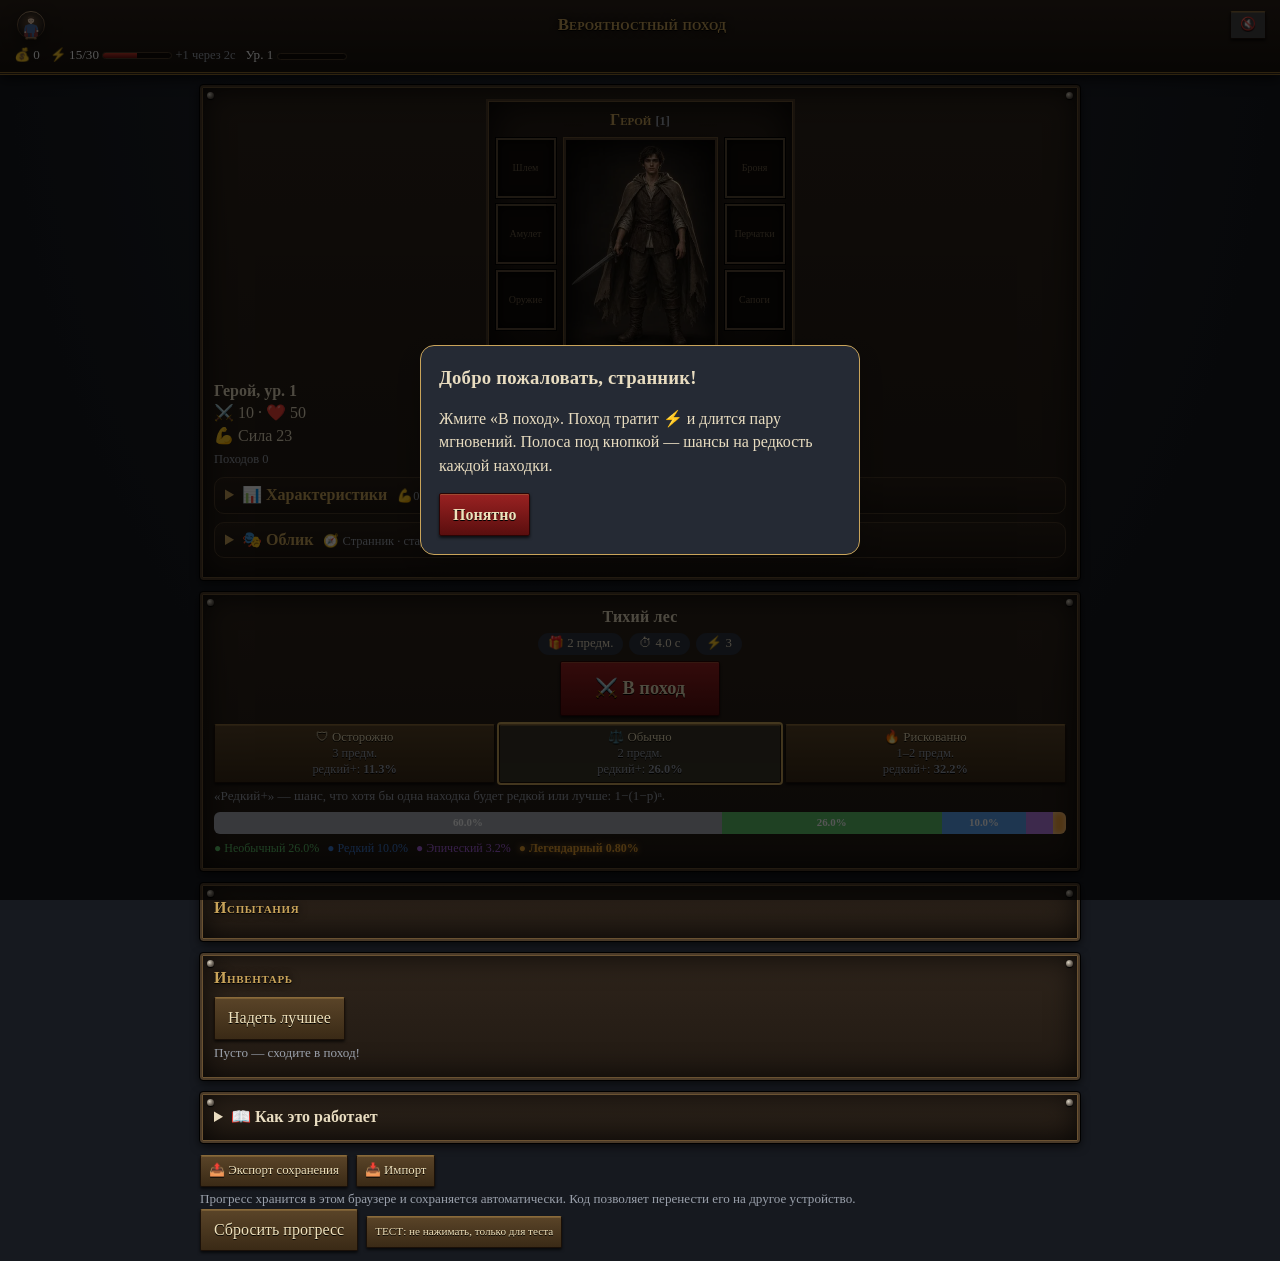
==== commit 83f79a01: "Spread new unlocks across 15-30 min, Kelly earlier (run 56); v30" ====
--- a/index.html
+++ b/index.html
@@ -1,5 +1,5 @@
 <!doctype html><html lang="ru"><head><meta charset="utf-8"><meta name="viewport" content="width=device-width,initial-scale=1">
-<title>Вероятностный поход</title><link rel="stylesheet" href="style.css?v=29"><link rel="stylesheet" href="hero-art.css?v=29"><link rel="stylesheet" href="theme-combats.css?v=29"></head><body class="theme-combats">
+<title>Вероятностный поход</title><link rel="stylesheet" href="style.css?v=30"><link rel="stylesheet" href="hero-art.css?v=30"><link rel="stylesheet" href="theme-combats.css?v=30"></head><body class="theme-combats">
 <header><h1><span id="hav"></span><span class="logo">Вероятностный поход</span><span class="hbtns"><button id="snd" class="small icon" title="Звук">🔇</button><button id="menu" class="small icon" title="Итоги, достижения, настройки" hidden>☰</button></span></h1><div id="stats"></div><nav id="tabs" hidden></nav></header>
 <main>
 <div id="win" class="card winc" data-tab="run" hidden>🏆 Бездна покорена! <button class="small" data-tab="stats">Перерождение →</button> <button class="small" id="winx">✕</button></div>
@@ -32,4 +32,4 @@
 <section class="card" data-tab="stats"><details><summary><b>📖 Как это работает</b></summary><div id="howto"></div></details></section>
 <footer data-tab="stats"><div class="row"><button id="expSave" class="small">📤 Экспорт сохранения</button><button id="impSave" class="small">📥 Импорт</button></div><textarea id="saveCode" rows="3" style="width:100%" placeholder="Код сохранения появится здесь / вставьте код для импорта" hidden></textarea><small class="hint">Прогресс хранится в этом браузере и сохраняется автоматически. Код позволяет перенести его на другое устройство.</small><br><button id="reset" class="danger">Сбросить прогресс</button></footer>
 </main><div id="modal" hidden><div class="mbox"><div id="mtext"></div><button id="mok" class="big">Понятно</button></div></div>
-<script src="art.js?v=29"></script><script src="hero-art.js?v=29"></script><script src="combats-art.js?v=29"></script><script src="help.js?v=29"></script><script src="logic.js?v=29"></script><script src="app.js?v=29"></script><script src="debug.js?v=29"></script></body></html>
+<script src="art.js?v=30"></script><script src="hero-art.js?v=30"></script><script src="combats-art.js?v=30"></script><script src="help.js?v=30"></script><script src="logic.js?v=30"></script><script src="app.js?v=30"></script><script src="debug.js?v=30"></script></body></html>
--- a/style.css
+++ b/style.css
@@ -216,3 +216,4 @@
 .theme-combats .item .r-common{color:#3a3a3a}.theme-combats .item .r-uncommon{color:#1f6b2a}.theme-combats .item .r-rare{color:#1d4f9a}.theme-combats .item .r-epic{color:#6a2a9a}.theme-combats .item .r-legendary{color:#a04a00}.theme-combats .item .r-set{color:#0f7a3a}
 .theme-combats details.fold,.theme-combats .lootmini,.theme-combats .qbar,.theme-combats .gset,.theme-combats .evbox,.theme-combats .tutbox{background:linear-gradient(#2a2017,#1d1610)!important;border-color:#4a3a28!important}
 .theme-combats .tutbox{border-color:var(--gold)!important}
+.msteps{display:flex;flex-wrap:wrap;gap:4px;margin:4px 0 8px;font-size:.75rem}.msteps span{padding:2px 6px;border:1px solid #4a3a28;border-radius:10px;opacity:.55}.msteps span.on{opacity:1;border-color:var(--gold,#c9a24a);color:var(--gold,#c9a24a)}.msteps span.past{opacity:.8}
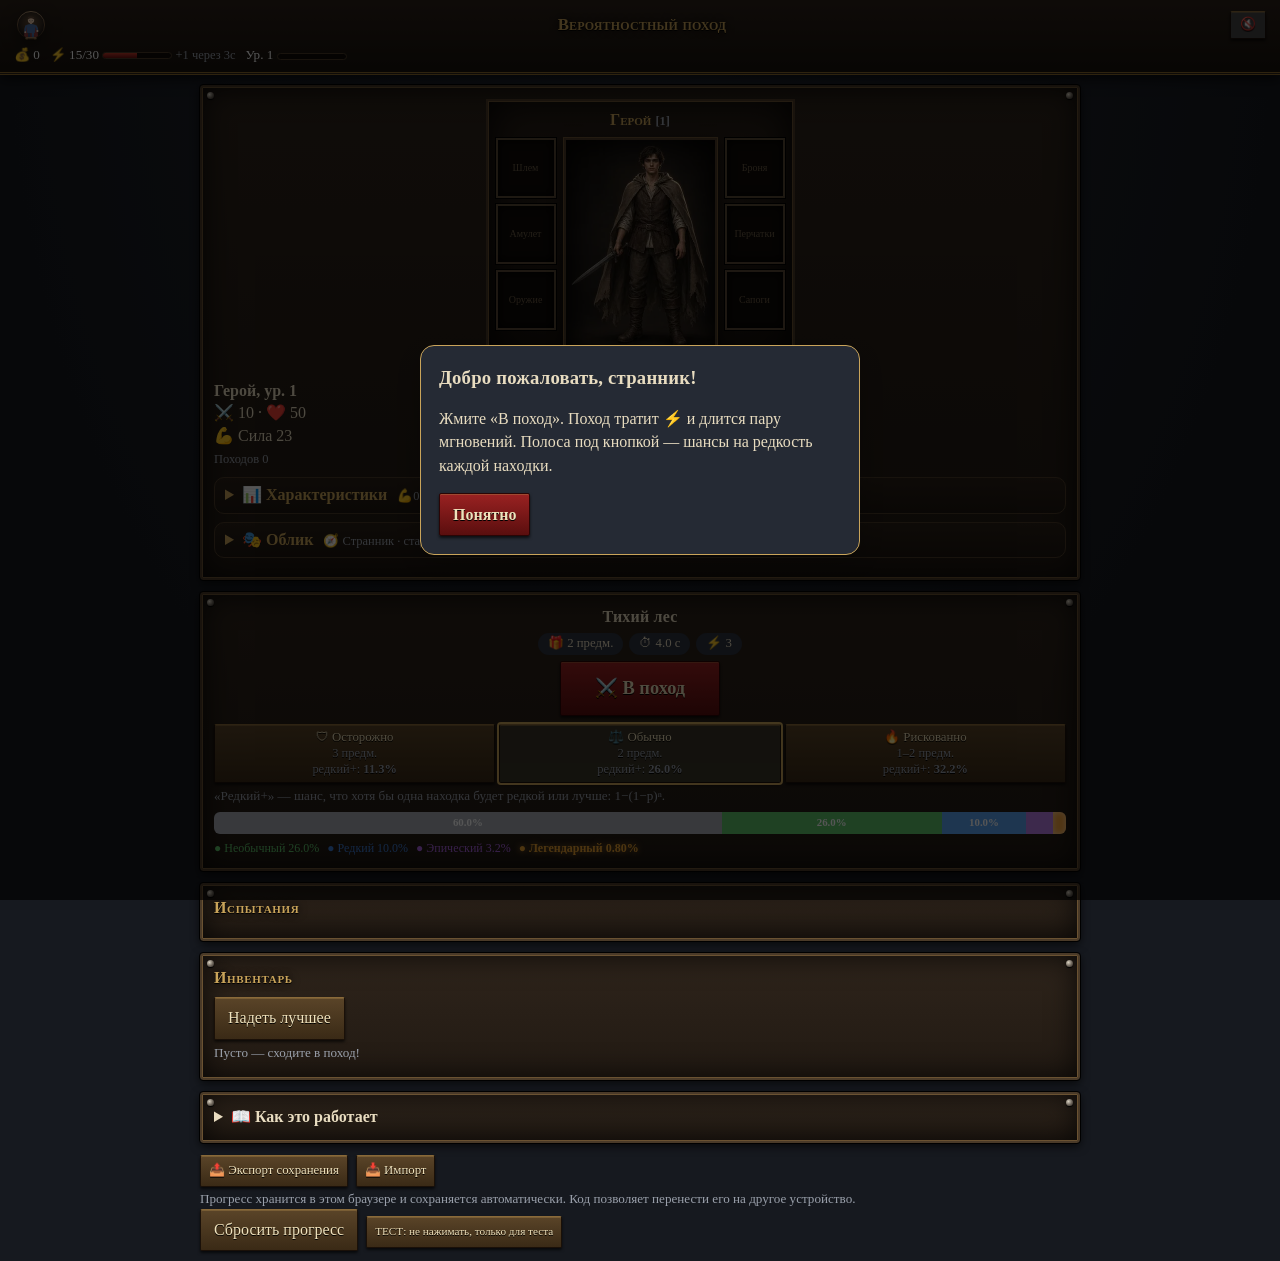
==== commit a734269c: "Terms: земли, здоровье (no HP/локации)" ====
--- a/index.html
+++ b/index.html
@@ -4,7 +4,7 @@
 <main>
 <div id="win" class="card winc" data-tab="run" hidden>🏆 Бездна покорена! <button class="small" data-tab="stats">Перерождение →</button> <button class="small" id="winx">✕</button></div>
 <section class="card" data-tab="hero"><div id="hero"></div></section>
-<section class="card" id="locCard" data-tab="run" hidden><h2>Локации <span class="tip" data-tip="locs">?</span></h2><div id="locs" class="locgrid"></div></section>
+<section class="card" id="locCard" data-tab="run" hidden><h2>Земли <span class="tip" data-tip="locs">?</span></h2><div id="locs" class="locgrid"></div></section>
 <section class="card" id="runCard" data-tab="run"><div id="run"></div></section>
 <section class="card" id="reportCard" data-tab="run" hidden><h2>Добыча</h2><div id="report"></div></section>
 <section class="card" id="montyCard" data-ev="1" hidden><h2>🎁 Сундуки и проводник <button class="small icon tutq" data-tut="monty" title="Как играть">?</button></h2><div id="monty"></div></section>
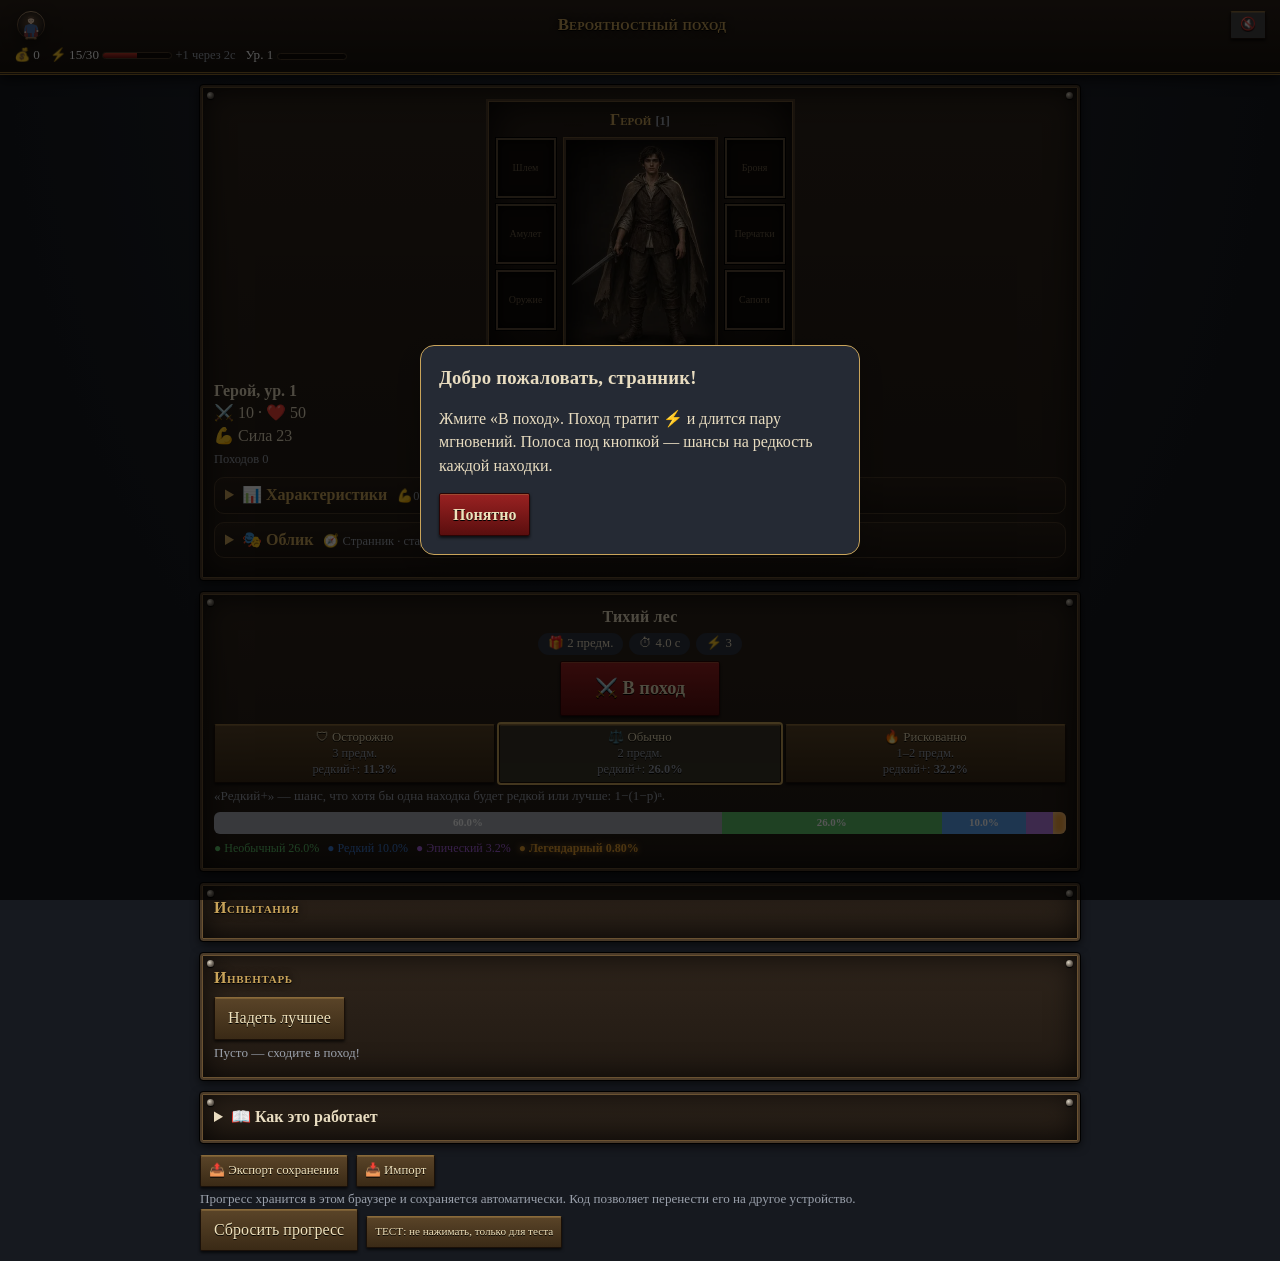
==== commit 7fdaaddd: "Readable route-node captions, v31" ====
--- a/index.html
+++ b/index.html
@@ -1,5 +1,5 @@
 <!doctype html><html lang="ru"><head><meta charset="utf-8"><meta name="viewport" content="width=device-width,initial-scale=1">
-<title>Вероятностный поход</title><link rel="stylesheet" href="style.css?v=30"><link rel="stylesheet" href="hero-art.css?v=30"><link rel="stylesheet" href="theme-combats.css?v=30"></head><body class="theme-combats">
+<title>Вероятностный поход</title><link rel="stylesheet" href="style.css?v=31"><link rel="stylesheet" href="hero-art.css?v=31"><link rel="stylesheet" href="theme-combats.css?v=31"></head><body class="theme-combats">
 <header><h1><span id="hav"></span><span class="logo">Вероятностный поход</span><span class="hbtns"><button id="snd" class="small icon" title="Звук">🔇</button><button id="menu" class="small icon" title="Итоги, достижения, настройки" hidden>☰</button></span></h1><div id="stats"></div><nav id="tabs" hidden></nav></header>
 <main>
 <div id="win" class="card winc" data-tab="run" hidden>🏆 Бездна покорена! <button class="small" data-tab="stats">Перерождение →</button> <button class="small" id="winx">✕</button></div>
@@ -32,4 +32,4 @@
 <section class="card" data-tab="stats"><details><summary><b>📖 Как это работает</b></summary><div id="howto"></div></details></section>
 <footer data-tab="stats"><div class="row"><button id="expSave" class="small">📤 Экспорт сохранения</button><button id="impSave" class="small">📥 Импорт</button></div><textarea id="saveCode" rows="3" style="width:100%" placeholder="Код сохранения появится здесь / вставьте код для импорта" hidden></textarea><small class="hint">Прогресс хранится в этом браузере и сохраняется автоматически. Код позволяет перенести его на другое устройство.</small><br><button id="reset" class="danger">Сбросить прогресс</button></footer>
 </main><div id="modal" hidden><div class="mbox"><div id="mtext"></div><button id="mok" class="big">Понятно</button></div></div>
-<script src="art.js?v=30"></script><script src="hero-art.js?v=30"></script><script src="combats-art.js?v=30"></script><script src="help.js?v=30"></script><script src="logic.js?v=30"></script><script src="app.js?v=30"></script><script src="debug.js?v=30"></script></body></html>
+<script src="art.js?v=31"></script><script src="hero-art.js?v=31"></script><script src="combats-art.js?v=31"></script><script src="help.js?v=31"></script><script src="logic.js?v=31"></script><script src="app.js?v=31"></script><script src="debug.js?v=31"></script></body></html>
--- a/style.css
+++ b/style.css
@@ -217,3 +217,4 @@
 .theme-combats details.fold,.theme-combats .lootmini,.theme-combats .qbar,.theme-combats .gset,.theme-combats .evbox,.theme-combats .tutbox{background:linear-gradient(#2a2017,#1d1610)!important;border-color:#4a3a28!important}
 .theme-combats .tutbox{border-color:var(--gold)!important}
 .msteps{display:flex;flex-wrap:wrap;gap:4px;margin:4px 0 8px;font-size:.75rem}.msteps span{padding:2px 6px;border:1px solid #4a3a28;border-radius:10px;opacity:.55}.msteps span.on{opacity:1;border-color:var(--gold,#c9a24a);color:var(--gold,#c9a24a)}.msteps span.past{opacity:.8}
+.duelhp>div{display:flex;flex-direction:column;gap:3px}.duelhp .bar{width:100%}
--- a/theme-combats.css
+++ b/theme-combats.css
@@ -44,3 +44,4 @@
 .cb-zones b{color:#6a1010;font-variant:small-caps}
 @keyframes cb-burn{50%{box-shadow:inset 0 0 10px #000,0 0 14px #ff5a1f}}
 @media(max-width:620px){.cb-duel{grid-template-columns:1fr}.cb-slot{width:48px;height:48px}}
+body.theme-combats .nodebtn small{color:#f1dfb8;opacity:.9}
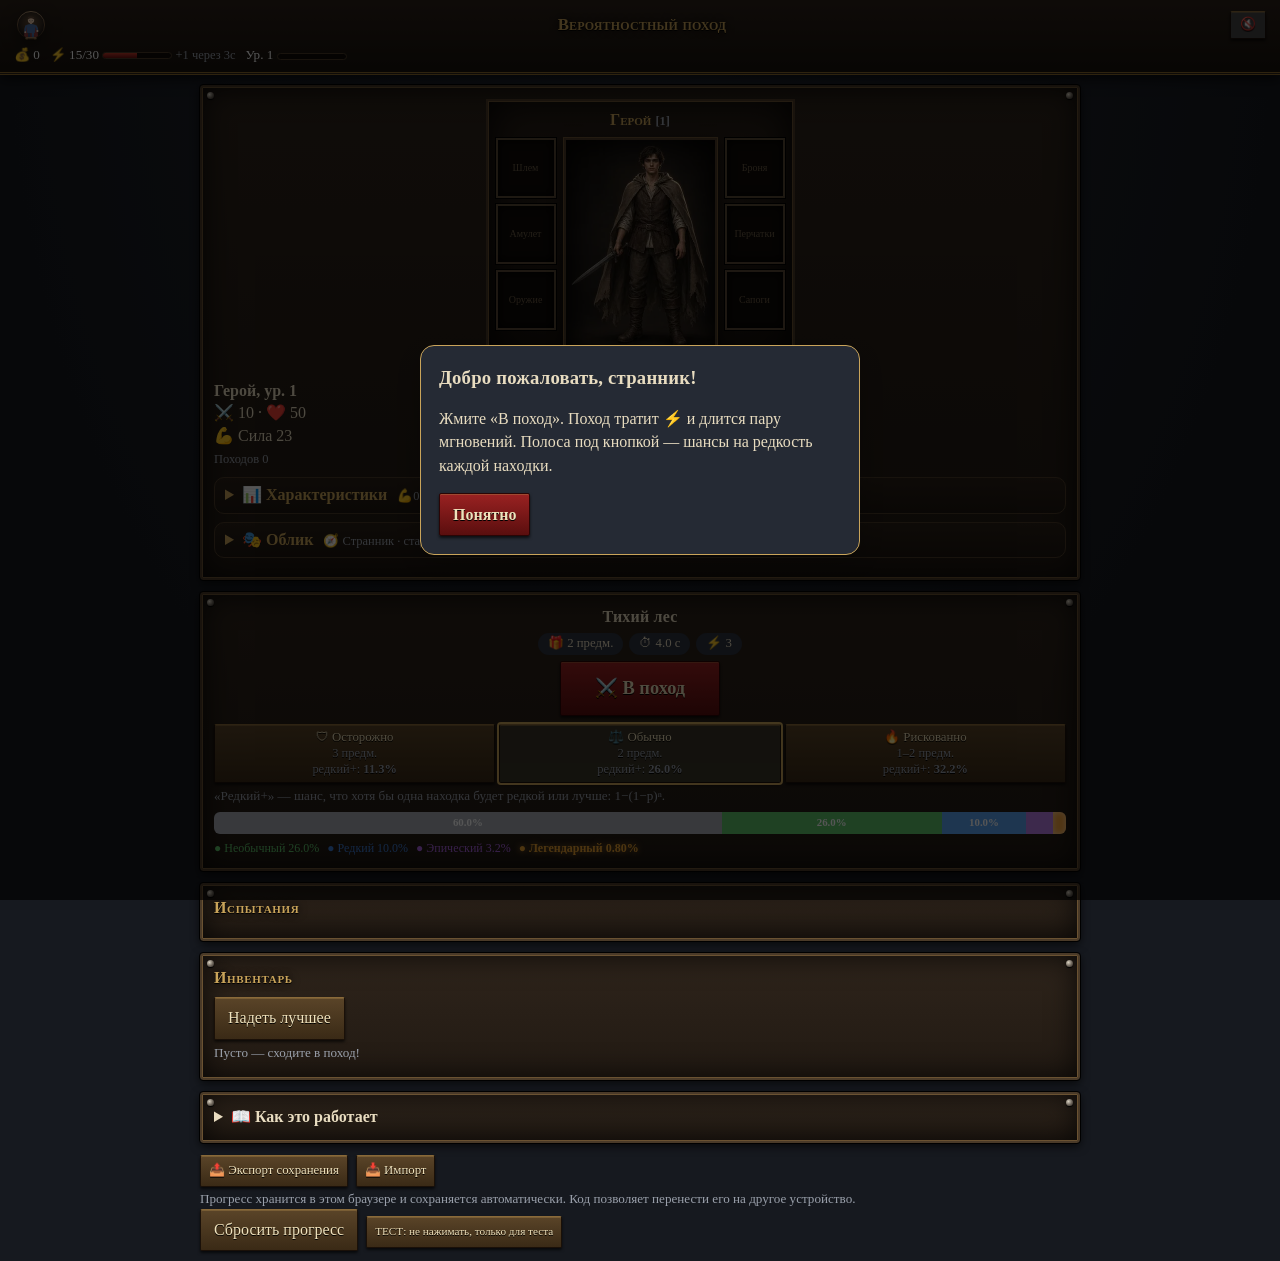
==== commit 3b04b730: "Duel: shield stance 60% dmg (no dominant stance), 5-zone demo renderer + boss enemies, duel balance " ====
--- a/index.html
+++ b/index.html
@@ -1,5 +1,5 @@
 <!doctype html><html lang="ru"><head><meta charset="utf-8"><meta name="viewport" content="width=device-width,initial-scale=1">
-<title>Вероятностный поход</title><link rel="stylesheet" href="style.css?v=31"><link rel="stylesheet" href="hero-art.css?v=31"><link rel="stylesheet" href="theme-combats.css?v=31"></head><body class="theme-combats">
+<title>Вероятностный поход</title><link rel="stylesheet" href="style.css?v=32"><link rel="stylesheet" href="hero-art.css?v=32"><link rel="stylesheet" href="theme-combats.css?v=32"></head><body class="theme-combats">
 <header><h1><span id="hav"></span><span class="logo">Вероятностный поход</span><span class="hbtns"><button id="snd" class="small icon" title="Звук">🔇</button><button id="menu" class="small icon" title="Итоги, достижения, настройки" hidden>☰</button></span></h1><div id="stats"></div><nav id="tabs" hidden></nav></header>
 <main>
 <div id="win" class="card winc" data-tab="run" hidden>🏆 Бездна покорена! <button class="small" data-tab="stats">Перерождение →</button> <button class="small" id="winx">✕</button></div>
@@ -32,4 +32,4 @@
 <section class="card" data-tab="stats"><details><summary><b>📖 Как это работает</b></summary><div id="howto"></div></details></section>
 <footer data-tab="stats"><div class="row"><button id="expSave" class="small">📤 Экспорт сохранения</button><button id="impSave" class="small">📥 Импорт</button></div><textarea id="saveCode" rows="3" style="width:100%" placeholder="Код сохранения появится здесь / вставьте код для импорта" hidden></textarea><small class="hint">Прогресс хранится в этом браузере и сохраняется автоматически. Код позволяет перенести его на другое устройство.</small><br><button id="reset" class="danger">Сбросить прогресс</button></footer>
 </main><div id="modal" hidden><div class="mbox"><div id="mtext"></div><button id="mok" class="big">Понятно</button></div></div>
-<script src="art.js?v=31"></script><script src="hero-art.js?v=31"></script><script src="combats-art.js?v=31"></script><script src="help.js?v=31"></script><script src="logic.js?v=31"></script><script src="app.js?v=31"></script><script src="debug.js?v=31"></script></body></html>
+<script src="art.js?v=32"></script><script src="hero-art.js?v=32"></script><script src="combats-art.js?v=32"></script><script src="help.js?v=32"></script><script src="logic.js?v=32"></script><script src="app.js?v=32"></script><script src="debug.js?v=32"></script></body></html>
